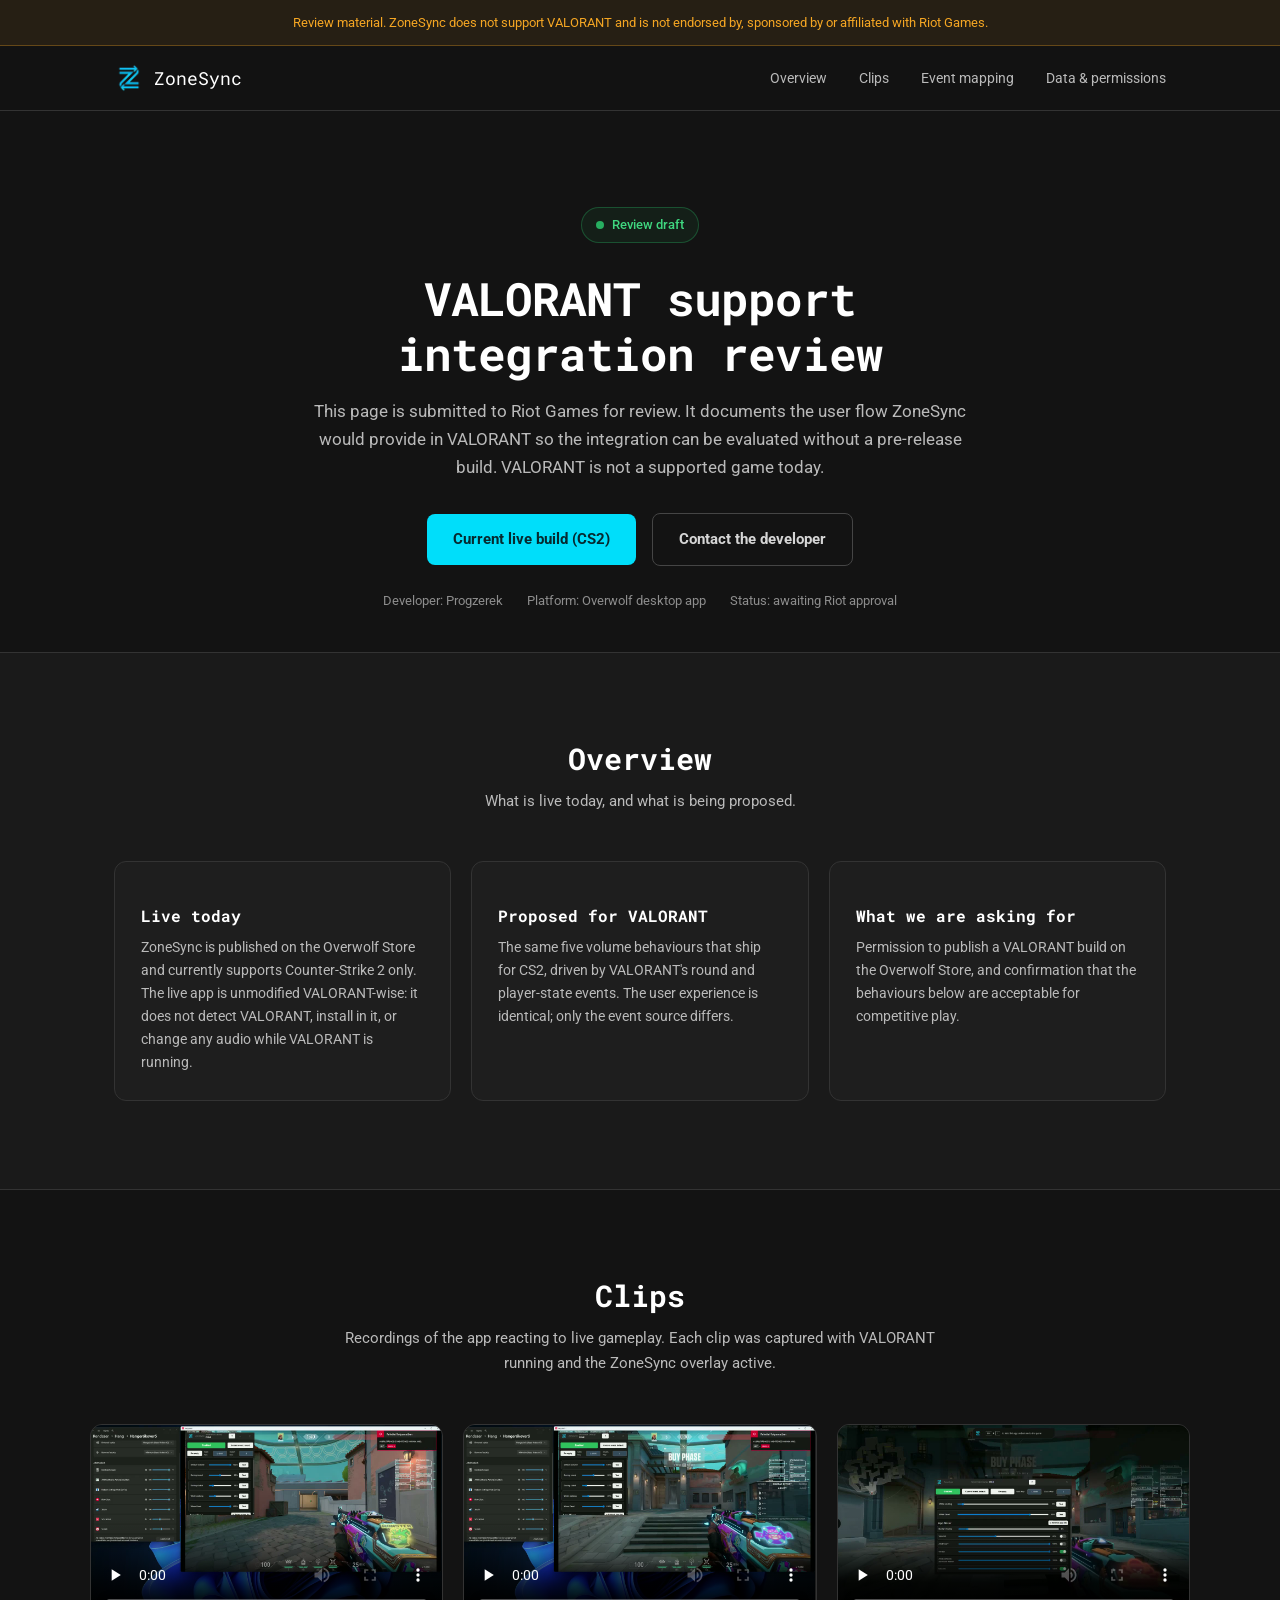
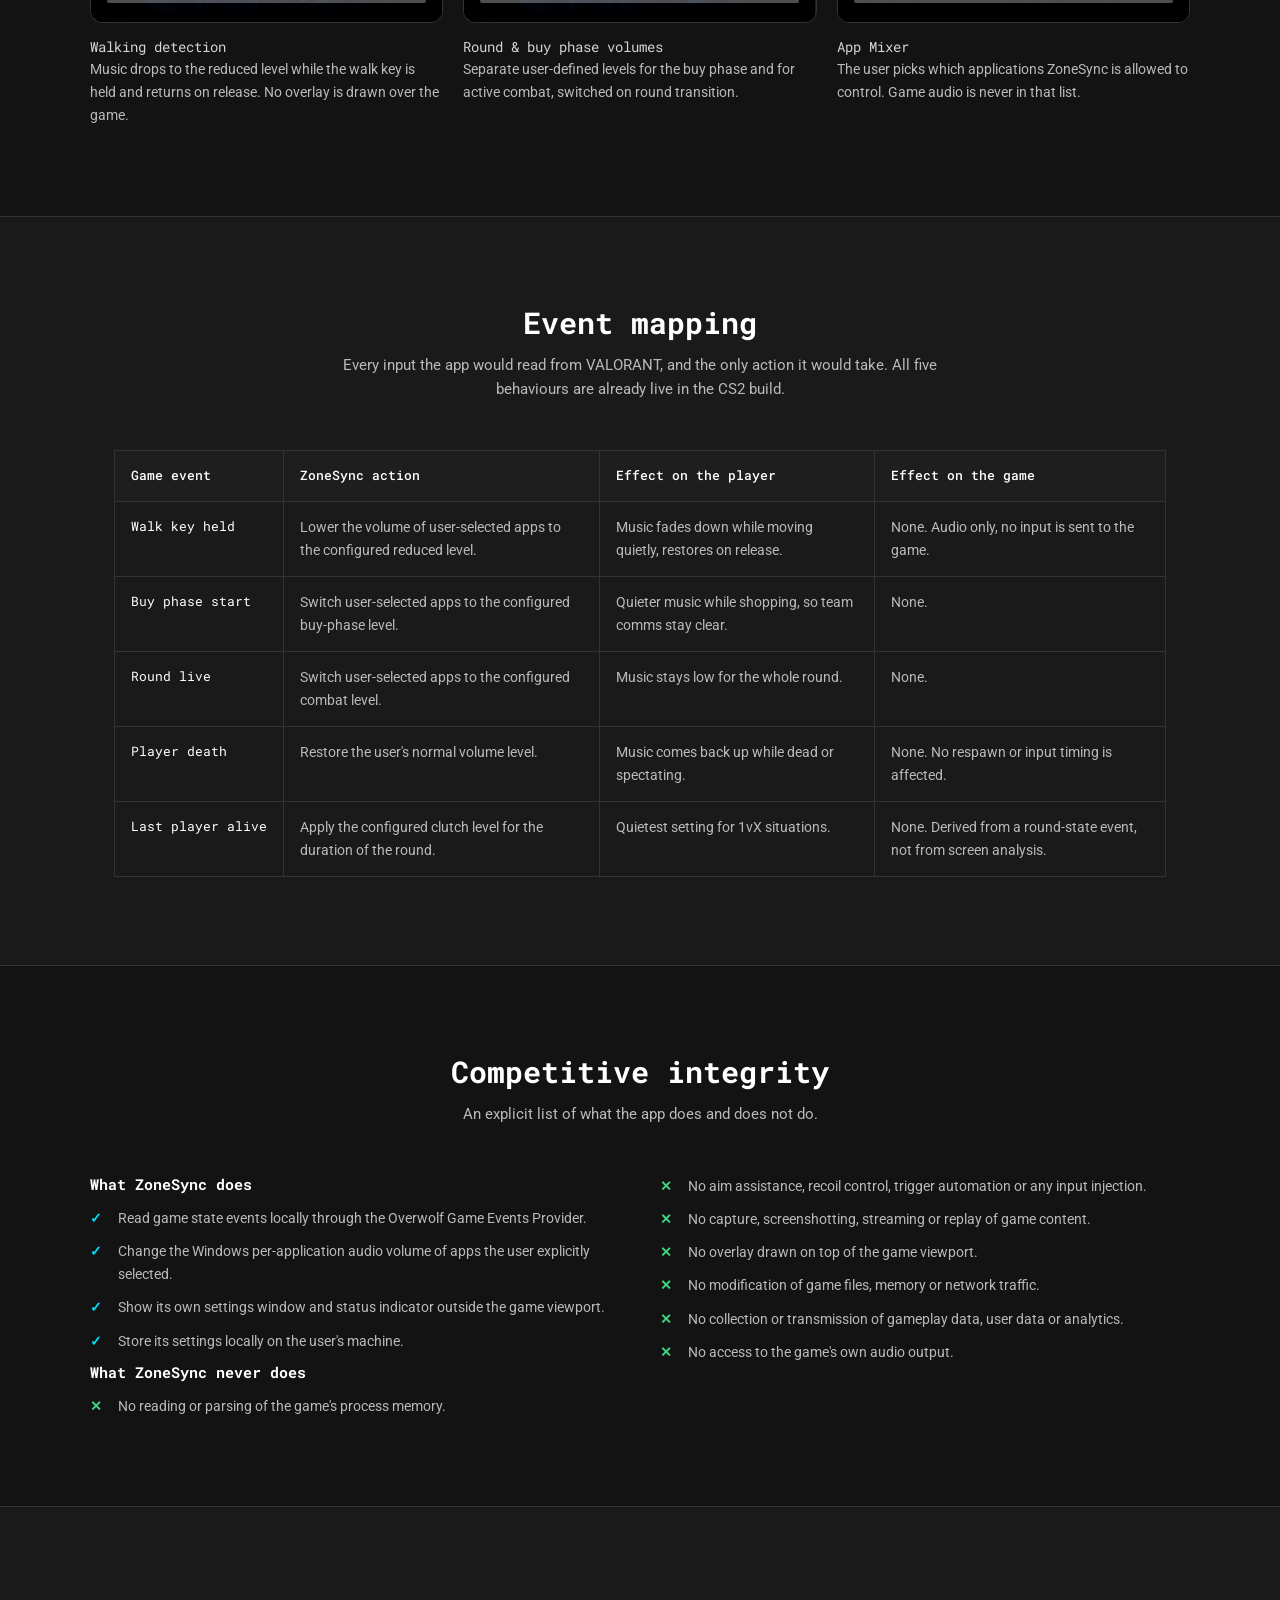
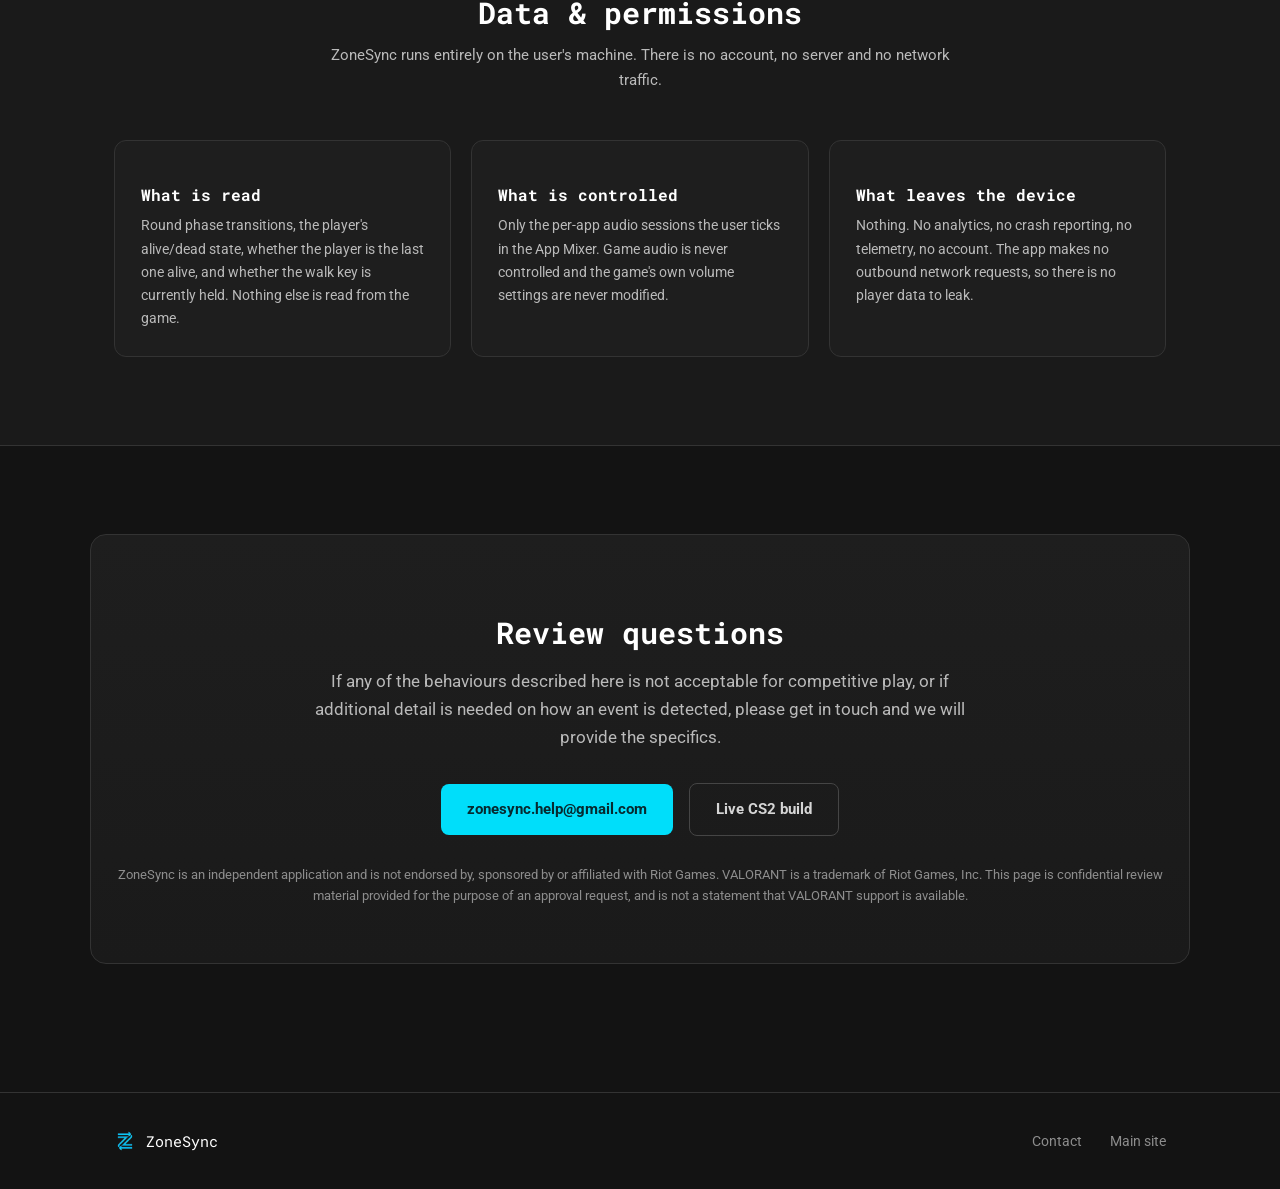
==== valorant-review.html @ 86c03458 "Update and rename valotrant-review.html to valorant-review.html" ====
<!DOCTYPE html>
<html lang="en">
<head>
  <meta charset="UTF-8">
  <meta name="viewport" content="width=device-width, initial-scale=1.0">
  <meta name="robots" content="noindex, nofollow, noarchive, nosnippet">
  <meta name="googlebot" content="noindex, nofollow">
  <title>ZoneSync — VALORANT integration review materials</title>
  <meta name="description" content="Review materials for Riot Games. VALORANT support for ZoneSync is not available; this page documents the intended user flow and event mapping.">
  <link rel="icon" type="image/png" href="assets/zonesync_icon.png">
  <link rel="preconnect" href="https://fonts.googleapis.com">
  <link rel="preconnect" href="https://fonts.gstatic.com" crossorigin>
  <link href="https://fonts.googleapis.com/css2?family=Roboto+Mono:wght@400;500;700&family=Roboto:wght@400;500;700&display=swap" rel="stylesheet">
  <link rel="stylesheet" href="assets/css/style.css">
  <style>
    .notice {
      background: rgba(245, 166, 35, 0.08);
      border-bottom: 1px solid rgba(245, 166, 35, 0.3);
      color: #f5a623;
    }

    .notice-inner {
      padding: 12px 24px;
      font-size: 13px;
      text-align: center;
    }

    .review-meta {
      display: flex;
      justify-content: center;
      gap: 8px 24px;
      flex-wrap: wrap;
      margin-top: 24px;
      color: var(--muted);
      font-size: 13px;
    }

    .video-note {
      color: var(--muted-2);
      font-size: 14px;
    }

    .table-wrap {
      overflow-x: auto;
    }

    .event-table {
      width: 100%;
      min-width: 760px;
      border-collapse: collapse;
      font-size: 14px;
    }

    .event-table th,
    .event-table td {
      padding: 14px 16px;
      border: 1px solid var(--border);
      text-align: left;
      vertical-align: top;
    }

    .event-table th {
      background: var(--surface);
      color: #ffffff;
      font-family: "Roboto Mono", monospace;
      font-size: 13px;
      font-weight: 500;
    }

    .event-table td {
      background: var(--surface-2);
      color: var(--muted-2);
    }

    .event-table td.event {
      color: #ffffff;
      font-family: "Roboto Mono", monospace;
      font-size: 13px;
      white-space: nowrap;
    }

    .col-2 {
      column-count: 2;
      column-gap: 40px;
    }

    .col-2 h3 {
      margin: 0 0 14px;
      font-size: 15px;
      break-after: avoid;
    }

    .do-list,
    .dont-list {
      list-style: none;
    }

    .do-list li,
    .dont-list li {
      position: relative;
      margin-bottom: 10px;
      padding-left: 28px;
      color: var(--muted-2);
      font-size: 14px;
    }

    .do-list li::before,
    .dont-list li::before {
      position: absolute;
      left: 0;
      font-weight: 700;
    }

    .do-list li::before {
      content: "\2713";
      color: var(--accent);
    }

    .dont-list li::before {
      content: "\2715";
      color: #3fd67f;
    }

    .legal {
      margin-top: 28px;
      color: var(--muted);
      font-size: 13px;
      text-align: center;
    }

    @media (max-width: 760px) {
      .col-2 {
        column-count: 1;
      }
    }
  </style>
</head>
<body>

  <div class="notice">
    <div class="container notice-inner">
      Review material. ZoneSync does not support VALORANT and is not endorsed by, sponsored by or affiliated with Riot Games.
    </div>
  </div>

  <nav class="nav">
    <div class="container nav-inner">
      <a class="brand" href="#top">
        <img src="assets/zonesync_icon.png" alt="ZoneSync logo">
        <span>ZoneSync</span>
      </a>
      <div class="nav-links">
        <a href="#overview">Overview</a>
        <a href="#clips">Clips</a>
        <a href="#mapping">Event mapping</a>
        <a href="#privacy">Data &amp; permissions</a>
      </div>
    </div>
  </nav>

  <header class="hero container" id="top">
    <span class="badge"><span class="badge-dot"></span>Review draft</span>
    <h1>VALORANT support<br>integration review</h1>
    <p class="sub">
      This page is submitted to Riot Games for review. It documents the user flow ZoneSync
      would provide in VALORANT so the integration can be evaluated without a pre-release
      build. VALORANT is not a supported game today.
    </p>
    <div class="cta-row">
      <a class="btn btn-primary" href="https://www.overwolf.com/app/progzerek-zonesync" target="_blank" rel="noopener">Current live build (CS2)</a>
      <a class="btn btn-ghost" href="mailto:zonesync.help@gmail.com">Contact the developer</a>
    </div>
    <div class="review-meta">
      <span>Developer: Progzerek</span>
      <span>Platform: Overwolf desktop app</span>
      <span>Status: awaiting Riot approval</span>
    </div>
  </header>

  <section class="section section-alt" id="overview">
    <div class="container">
      <div class="section-head">
        <h2 class="section-title">Overview</h2>
        <p class="section-sub">What is live today, and what is being proposed.</p>
      </div>
      <div class="grid features-grid">
        <article class="card">
          <h3>Live today</h3>
          <p>
            ZoneSync is published on the Overwolf Store and currently supports
            Counter-Strike 2 only. The live app is unmodified VALORANT-wise: it does not
            detect VALORANT, install in it, or change any audio while VALORANT is running.
          </p>
        </article>
        <article class="card">
          <h3>Proposed for VALORANT</h3>
          <p>
            The same five volume behaviours that ship for CS2, driven by VALORANT's
            round and player-state events. The user experience is identical; only the
            event source differs.
          </p>
        </article>
        <article class="card">
          <h3>What we are asking for</h3>
          <p>
            Permission to publish a VALORANT build on the Overwolf Store, and confirmation
            that the behaviours below are acceptable for competitive play.
          </p>
        </article>
      </div>
    </div>
  </section>

  <section class="section container" id="clips">
    <div class="section-head">
      <h2 class="section-title">Clips</h2>
      <p class="section-sub">
        Recordings of the app reacting to live gameplay. Each clip was captured with
        VALORANT running and the ZoneSync overlay active.
      </p>
    </div>
    <div class="grid videos-grid">
      <div class="video-item">
        <video class="video-card" controls preload="none" playsinline poster="assets/videos/posters/walking.jpg" src="assets/videos/walking.mp4"></video>
        <p class="video-label">Walking detection</p>
        <p class="video-note">
          Music drops to the reduced level while the walk key is held and returns on release.
          No overlay is drawn over the game.
        </p>
      </div>
      <div class="video-item">
        <video class="video-card" controls preload="none" playsinline poster="assets/videos/posters/buy-phase.jpg" src="assets/videos/buy-phase.mp4"></video>
        <p class="video-label">Round &amp; buy phase volumes</p>
        <p class="video-note">
          Separate user-defined levels for the buy phase and for active combat, switched
          on round transition.
        </p>
      </div>
      <div class="video-item">
        <video class="video-card" controls preload="none" playsinline poster="assets/videos/posters/app-mixer.jpg" src="assets/videos/app-mixer.mp4"></video>
        <p class="video-label">App Mixer</p>
        <p class="video-note">
          The user picks which applications ZoneSync is allowed to control. Game audio is
          never in that list.
        </p>
      </div>
    </div>
  </section>

  <section class="section section-alt" id="mapping">
    <div class="container">
      <div class="section-head">
        <h2 class="section-title">Event mapping</h2>
        <p class="section-sub">
          Every input the app would read from VALORANT, and the only action it would take.
          All five behaviours are already live in the CS2 build.
        </p>
      </div>
      <div class="table-wrap">
        <table class="event-table">
          <thead>
            <tr>
              <th>Game event</th>
              <th>ZoneSync action</th>
              <th>Effect on the player</th>
              <th>Effect on the game</th>
            </tr>
          </thead>
          <tbody>
            <tr>
              <td class="event">Walk key held</td>
              <td>Lower the volume of user-selected apps to the configured reduced level.</td>
              <td>Music fades down while moving quietly, restores on release.</td>
              <td>None. Audio only, no input is sent to the game.</td>
            </tr>
            <tr>
              <td class="event">Buy phase start</td>
              <td>Switch user-selected apps to the configured buy-phase level.</td>
              <td>Quieter music while shopping, so team comms stay clear.</td>
              <td>None.</td>
            </tr>
            <tr>
              <td class="event">Round live</td>
              <td>Switch user-selected apps to the configured combat level.</td>
              <td>Music stays low for the whole round.</td>
              <td>None.</td>
            </tr>
            <tr>
              <td class="event">Player death</td>
              <td>Restore the user's normal volume level.</td>
              <td>Music comes back up while dead or spectating.</td>
              <td>None. No respawn or input timing is affected.</td>
            </tr>
            <tr>
              <td class="event">Last player alive</td>
              <td>Apply the configured clutch level for the duration of the round.</td>
              <td>Quietest setting for 1vX situations.</td>
              <td>None. Derived from a round-state event, not from screen analysis.</td>
            </tr>
          </tbody>
        </table>
      </div>
    </div>
  </section>

  <section class="section container" id="integrity">
    <div class="section-head">
      <h2 class="section-title">Competitive integrity</h2>
      <p class="section-sub">An explicit list of what the app does and does not do.</p>
    </div>
    <div class="col-2">
      <div>
        <h3>What ZoneSync does</h3>
        <ul class="do-list">
          <li>Read game state events locally through the Overwolf Game Events Provider.</li>
          <li>Change the Windows per-application audio volume of apps the user explicitly selected.</li>
          <li>Show its own settings window and status indicator outside the game viewport.</li>
          <li>Store its settings locally on the user's machine.</li>
        </ul>
      </div>
      <div>
        <h3>What ZoneSync never does</h3>
        <ul class="dont-list">
          <li>No reading or parsing of the game's process memory.</li>
          <li>No aim assistance, recoil control, trigger automation or any input injection.</li>
          <li>No capture, screenshotting, streaming or replay of game content.</li>
          <li>No overlay drawn on top of the game viewport.</li>
          <li>No modification of game files, memory or network traffic.</li>
          <li>No collection or transmission of gameplay data, user data or analytics.</li>
          <li>No access to the game's own audio output.</li>
        </ul>
      </div>
    </div>
  </section>

  <section class="section section-alt" id="privacy">
    <div class="container">
      <div class="section-head">
        <h2 class="section-title">Data &amp; permissions</h2>
        <p class="section-sub">
          ZoneSync runs entirely on the user's machine. There is no account, no server and
          no network traffic.
        </p>
      </div>
      <div class="grid features-grid">
        <article class="card">
          <h3>What is read</h3>
          <p>
            Round phase transitions, the player's alive/dead state, whether the player is
            the last one alive, and whether the walk key is currently held. Nothing else is
            read from the game.
          </p>
        </article>
        <article class="card">
          <h3>What is controlled</h3>
          <p>
            Only the per-app audio sessions the user ticks in the App Mixer. Game audio is
            never controlled and the game's own volume settings are never modified.
          </p>
        </article>
        <article class="card">
          <h3>What leaves the device</h3>
          <p>
            Nothing. No analytics, no crash reporting, no telemetry, no account. The app
            makes no outbound network requests, so there is no player data to leak.
          </p>
        </article>
      </div>
    </div>
  </section>

  <section class="section container" id="contact">
    <div class="download-card">
      <h2 class="download-title">Review questions</h2>
      <p class="sub">
        If any of the behaviours described here is not acceptable for competitive play, or
        if additional detail is needed on how an event is detected, please get in touch and
        we will provide the specifics.
      </p>
      <div class="cta-row">
        <a class="btn btn-primary" href="mailto:zonesync.help@gmail.com">zonesync.help@gmail.com</a>
        <a class="btn btn-ghost" href="https://www.overwolf.com/app/progzerek-zonesync" target="_blank" rel="noopener">Live CS2 build</a>
      </div>
      <p class="legal">
        ZoneSync is an independent application and is not endorsed by, sponsored by or
        affiliated with Riot Games. VALORANT is a trademark of Riot Games, Inc. This page is
        confidential review material provided for the purpose of an approval request, and is
        not a statement that VALORANT support is available.
      </p>
    </div>
  </section>

  <footer class="footer">
    <div class="container footer-inner">
      <div class="brand brand-sm">
        <img src="assets/zonesync_icon.png" alt="">
        <span>ZoneSync</span>
      </div>
      <div class="footer-links">
        <a href="mailto:zonesync.help@gmail.com">Contact</a>
        <a href="index.html">Main site</a>
      </div>
    </div>
  </footer>

</body>
</html>
---- assets/css/style.css ----
:root {
  --bg: #131313;
  --surface: #1e1e1e;
  --surface-2: #1a1a1a;
  --border: #333333;
  --border-light: #454545;
  --text: #d5d5d5;
  --muted: #8d8d8d;
  --muted-2: #bababa;
  --accent: #00defa;
  --accent-dark: #062a30;
  --green: #27ae60;
}

* {
  margin: 0;
  padding: 0;
  box-sizing: border-box;
}

html {
  scroll-behavior: smooth;
  scroll-padding-top: 84px;
}

body {
  background-color: var(--bg);
  color: var(--text);
  font-family: "Roboto", sans-serif;
  font-size: 15px;
  line-height: 1.65;
  -webkit-font-smoothing: antialiased;
}

::selection {
  background: rgba(0, 222, 250, 0.25);
}

::-webkit-scrollbar {
  width: 10px;
}

::-webkit-scrollbar-track {
  background: #222;
}

::-webkit-scrollbar-thumb {
  background: #555;
  border-radius: 5px;
}

::-webkit-scrollbar-thumb:hover {
  background: #666;
}

.container {
  max-width: 1100px;
  margin: 0 auto;
  padding: 0 24px;
}

h1,
h2,
h3 {
  font-family: "Roboto Mono", monospace;
  color: #ffffff;
  line-height: 1.2;
}

img {
  max-width: 100%;
}

a {
  color: var(--accent);
  text-decoration: none;
}

.nav {
  position: sticky;
  top: 0;
  z-index: 100;
  background: rgba(19, 19, 19, 0.85);
  backdrop-filter: blur(10px);
  -webkit-backdrop-filter: blur(10px);
  border-bottom: 1px solid var(--border);
}

.nav-inner {
  display: flex;
  align-items: center;
  justify-content: space-between;
  height: 64px;
}

.brand {
  display: flex;
  align-items: center;
  gap: 10px;
  font-family: "Roboto Mono", monospace;
  font-size: 18px;
  color: #ffffff;
}

.brand img {
  width: 30px;
  height: 30px;
}

.brand-sm span {
  font-size: 15px;
}

.brand-sm img {
  width: 22px;
  height: 22px;
}

.nav-links a {
  margin-left: 28px;
  font-size: 14px;
  color: var(--muted-2);
  transition: color 0.15s;
}

.nav-links a:hover {
  color: var(--accent);
}

.hero {
  padding-top: 96px;
  padding-bottom: 40px;
  text-align: center;
}

.hero h1 {
  margin: 28px 0 16px;
  font-size: clamp(32px, 5vw, 46px);
  letter-spacing: -1px;
}

.badge {
  display: inline-flex;
  align-items: center;
  gap: 8px;
  padding: 6px 14px;
  border-radius: 999px;
  border: 1px solid rgba(39, 174, 96, 0.35);
  background: rgba(39, 174, 96, 0.08);
  color: #3fd67f;
  font-size: 13px;
  font-weight: 500;
}

.badge-dot {
  width: 8px;
  height: 8px;
  border-radius: 50%;
  background-color: var(--green);
  animation: pulse 2s infinite;
}

@keyframes pulse {
  0% {
    box-shadow: 0 0 0 0 rgba(39, 174, 96, 0.5);
  }
  70% {
    box-shadow: 0 0 0 7px rgba(39, 174, 96, 0);
  }
  100% {
    box-shadow: 0 0 0 0 rgba(39, 174, 96, 0);
  }
}

.sub {
  color: var(--muted-2);
  font-size: 17px;
  max-width: 680px;
  margin: 0 auto;
}

.cta-row {
  display: flex;
  justify-content: center;
  align-items: center;
  gap: 16px;
  flex-wrap: wrap;
  margin-top: 32px;
}

.btn {
  display: inline-block;
  padding: 13px 26px;
  border-radius: 8px;
  font-size: 15px;
  font-weight: 700;
  transition: transform 0.15s, filter 0.15s, border-color 0.15s, color 0.15s;
}

.btn-primary {
  background: var(--accent);
  color: var(--accent-dark);
}

.btn-primary:hover {
  filter: brightness(1.12);
  transform: translateY(-1px);
}

.btn-ghost {
  border: 1px solid var(--border-light);
  color: var(--text);
}

.btn-ghost:hover {
  border-color: var(--accent);
  color: var(--accent);
}

.hero-shot {
  margin-top: 56px;
  border: 1px solid var(--border);
  border-radius: 12px;
  overflow: hidden;
  box-shadow: 0 20px 60px rgba(0, 0, 0, 0.5);
}

.hero-shot img {
  display: block;
  width: 100%;
  height: auto;
}

.section {
  padding: 88px 0;
}

.section-alt {
  background: var(--surface-2);
  border-top: 1px solid var(--border);
  border-bottom: 1px solid var(--border);
}

.section-head {
  text-align: center;
  margin-bottom: 48px;
}

.section-title {
  font-size: clamp(24px, 3vw, 30px);
}

.section-sub {
  color: var(--muted-2);
  max-width: 640px;
  margin: 12px auto 0;
}

.grid {
  display: grid;
  gap: 20px;
}

.features-grid {
  grid-template-columns: repeat(3, 1fr);
}

.card {
  background: var(--surface);
  border: 1px solid var(--border);
  border-radius: 12px;
  padding: 26px;
  transition: transform 0.2s, border-color 0.2s;
}

.card:hover {
  transform: translateY(-4px);
  border-color: rgba(0, 222, 250, 0.4);
}

.card-icon {
  width: 48px;
  height: 48px;
  border-radius: 10px;
  display: grid;
  place-items: center;
  background: rgba(0, 222, 250, 0.08);
  color: var(--accent);
}

.card-icon svg {
  width: 24px;
  height: 24px;
}

.card h3 {
  margin: 18px 0 10px;
  font-size: 16px;
}

.card p {
  color: var(--muted-2);
  font-size: 14px;
}

.games-grid {
  display: flex;
  flex-direction: column;
  align-items: center;
  gap: 16px;
}

.game-card {
  max-width: 400px;
  text-align: center;
}

.game-icon {
  margin: 0 auto;
  background: rgba(245, 166, 35, 0.08);
  color: #f5a623;
}

.game-tag {
  display: inline-block;
  margin-top: 16px;
  padding: 4px 12px;
  border-radius: 999px;
  border: 1px solid rgba(39, 174, 96, 0.35);
  background: rgba(39, 174, 96, 0.08);
  color: #3fd67f;
  font-size: 12px;
  font-weight: 500;
}

.games-more {
  color: var(--muted);
  font-size: 14px;
}

.videos-grid {
  grid-template-columns: repeat(3, 1fr);
}

.video-card {
  display: block;
  width: 100%;
  height: auto;
  border-radius: 12px;
  overflow: hidden;
  border: 1px solid var(--border);
  background: var(--surface);
}

.video-label {
  margin-top: 12px;
  font-family: "Roboto Mono", monospace;
  font-size: 14px;
  color: var(--text);
}

.steps {
  list-style: none;
  display: grid;
  grid-template-columns: repeat(4, 1fr);
  gap: 20px;
  counter-reset: step;
}

.step {
  padding-top: 20px;
  border-top: 2px solid var(--border);
  transition: border-color 0.2s;
}

.step:hover {
  border-top-color: var(--accent);
}

.step-num {
  font-family: "Roboto Mono", monospace;
  font-size: 26px;
  color: var(--accent);
}

.step h3 {
  margin: 12px 0 8px;
  font-size: 15px;
}

.step p {
  color: var(--muted-2);
  font-size: 14px;
}

.download-card {
  text-align: center;
  background: linear-gradient(180deg, var(--surface), var(--surface-2));
  border: 1px solid var(--border);
  border-radius: 16px;
  padding: 56px 24px;
}

.download-title {
  font-size: clamp(24px, 3vw, 30px);
  margin: 24px 0 16px;
}

.footer {
  border-top: 1px solid var(--border);
  padding: 36px 0;
  margin-top: 40px;
}

.footer-inner {
  display: flex;
  align-items: center;
  justify-content: space-between;
  flex-wrap: wrap;
  gap: 16px;
}

.footer-links a {
  margin-left: 24px;
  font-size: 14px;
  color: var(--muted);
  transition: color 0.15s;
}

.footer-links a:first-child {
  margin-left: 0;
}

.footer-links a:hover {
  color: var(--accent);
}

@media (max-width: 900px) {
  .features-grid,
  .videos-grid {
    grid-template-columns: repeat(2, 1fr);
  }

  .steps {
    grid-template-columns: repeat(2, 1fr);
    row-gap: 40px;
  }
}

@media (max-width: 600px) {
  .nav-links {
    display: none;
  }

  .features-grid,
  .videos-grid,
  .steps {
    grid-template-columns: 1fr;
  }

  .hero {
    padding-top: 64px;
  }

  .section {
    padding: 64px 0;
  }
}
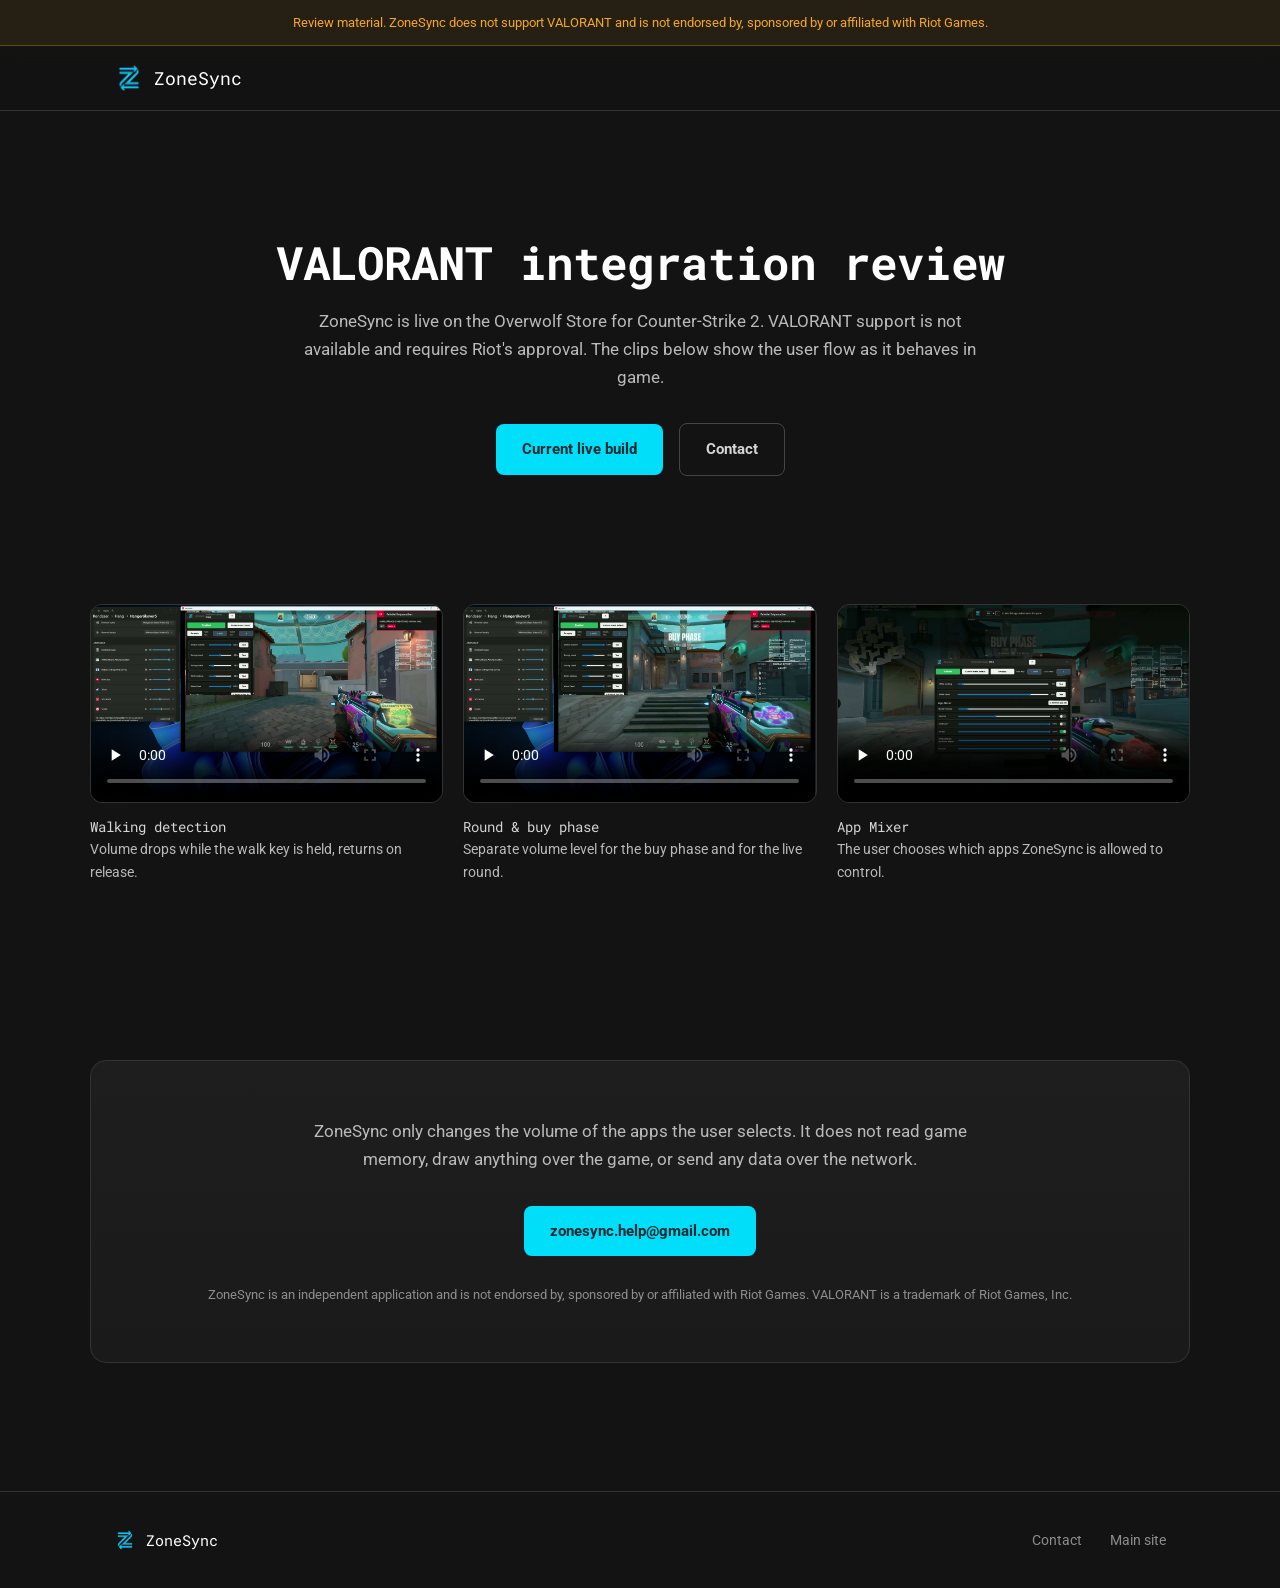
==== commit c6eefb34: "Revise VALORANT integration review content Updated the title and description of the VALORANT integra" ====
--- a/valorant-review.html
+++ b/valorant-review.html
@@ -5,8 +5,7 @@
   <meta name="viewport" content="width=device-width, initial-scale=1.0">
   <meta name="robots" content="noindex, nofollow, noarchive, nosnippet">
   <meta name="googlebot" content="noindex, nofollow">
-  <title>ZoneSync — VALORANT integration review materials</title>
-  <meta name="description" content="Review materials for Riot Games. VALORANT support for ZoneSync is not available; this page documents the intended user flow and event mapping.">
+  <title>ZoneSync — VALORANT integration review</title>
   <link rel="icon" type="image/png" href="assets/zonesync_icon.png">
   <link rel="preconnect" href="https://fonts.googleapis.com">
   <link rel="preconnect" href="https://fonts.gstatic.com" crossorigin>
@@ -17,108 +16,14 @@
       background: rgba(245, 166, 35, 0.08);
       border-bottom: 1px solid rgba(245, 166, 35, 0.3);
       color: #f5a623;
-    }
-
-    .notice-inner {
+      font-size: 13px;
       padding: 12px 24px;
-      font-size: 13px;
       text-align: center;
-    }
-
-    .review-meta {
-      display: flex;
-      justify-content: center;
-      gap: 8px 24px;
-      flex-wrap: wrap;
-      margin-top: 24px;
-      color: var(--muted);
-      font-size: 13px;
     }
 
     .video-note {
       color: var(--muted-2);
       font-size: 14px;
-    }
-
-    .table-wrap {
-      overflow-x: auto;
-    }
-
-    .event-table {
-      width: 100%;
-      min-width: 760px;
-      border-collapse: collapse;
-      font-size: 14px;
-    }
-
-    .event-table th,
-    .event-table td {
-      padding: 14px 16px;
-      border: 1px solid var(--border);
-      text-align: left;
-      vertical-align: top;
-    }
-
-    .event-table th {
-      background: var(--surface);
-      color: #ffffff;
-      font-family: "Roboto Mono", monospace;
-      font-size: 13px;
-      font-weight: 500;
-    }
-
-    .event-table td {
-      background: var(--surface-2);
-      color: var(--muted-2);
-    }
-
-    .event-table td.event {
-      color: #ffffff;
-      font-family: "Roboto Mono", monospace;
-      font-size: 13px;
-      white-space: nowrap;
-    }
-
-    .col-2 {
-      column-count: 2;
-      column-gap: 40px;
-    }
-
-    .col-2 h3 {
-      margin: 0 0 14px;
-      font-size: 15px;
-      break-after: avoid;
-    }
-
-    .do-list,
-    .dont-list {
-      list-style: none;
-    }
-
-    .do-list li,
-    .dont-list li {
-      position: relative;
-      margin-bottom: 10px;
-      padding-left: 28px;
-      color: var(--muted-2);
-      font-size: 14px;
-    }
-
-    .do-list li::before,
-    .dont-list li::before {
-      position: absolute;
-      left: 0;
-      font-weight: 700;
-    }
-
-    .do-list li::before {
-      content: "\2713";
-      color: var(--accent);
-    }
-
-    .dont-list li::before {
-      content: "\2715";
-      color: #3fd67f;
     }
 
     .legal {
@@ -127,20 +32,12 @@
       font-size: 13px;
       text-align: center;
     }
-
-    @media (max-width: 760px) {
-      .col-2 {
-        column-count: 1;
-      }
-    }
   </style>
 </head>
 <body>
 
   <div class="notice">
-    <div class="container notice-inner">
-      Review material. ZoneSync does not support VALORANT and is not endorsed by, sponsored by or affiliated with Riot Games.
-    </div>
+    Review material. ZoneSync does not support VALORANT and is not endorsed by, sponsored by or affiliated with Riot Games.
   </div>
 
   <nav class="nav">
@@ -149,243 +46,54 @@
         <img src="assets/zonesync_icon.png" alt="ZoneSync logo">
         <span>ZoneSync</span>
       </a>
-      <div class="nav-links">
-        <a href="#overview">Overview</a>
-        <a href="#clips">Clips</a>
-        <a href="#mapping">Event mapping</a>
-        <a href="#privacy">Data &amp; permissions</a>
-      </div>
     </div>
   </nav>
 
   <header class="hero container" id="top">
-    <span class="badge"><span class="badge-dot"></span>Review draft</span>
-    <h1>VALORANT support<br>integration review</h1>
+    <h1>VALORANT integration review</h1>
     <p class="sub">
-      This page is submitted to Riot Games for review. It documents the user flow ZoneSync
-      would provide in VALORANT so the integration can be evaluated without a pre-release
-      build. VALORANT is not a supported game today.
+      ZoneSync is live on the Overwolf Store for Counter-Strike 2. VALORANT support is not
+      available and requires Riot's approval. The clips below show the user flow as it
+      behaves in game.
     </p>
     <div class="cta-row">
-      <a class="btn btn-primary" href="https://www.overwolf.com/app/progzerek-zonesync" target="_blank" rel="noopener">Current live build (CS2)</a>
-      <a class="btn btn-ghost" href="mailto:zonesync.help@gmail.com">Contact the developer</a>
-    </div>
-    <div class="review-meta">
-      <span>Developer: Progzerek</span>
-      <span>Platform: Overwolf desktop app</span>
-      <span>Status: awaiting Riot approval</span>
+      <a class="btn btn-primary" href="https://www.overwolf.com/app/progzerek-zonesync" target="_blank" rel="noopener">Current live build</a>
+      <a class="btn btn-ghost" href="mailto:zonesync.help@gmail.com">Contact</a>
     </div>
   </header>
 
-  <section class="section section-alt" id="overview">
-    <div class="container">
-      <div class="section-head">
-        <h2 class="section-title">Overview</h2>
-        <p class="section-sub">What is live today, and what is being proposed.</p>
+  <section class="section container">
+    <div class="grid videos-grid">
+      <div class="video-item">
+        <video class="video-card" controls preload="none" playsinline poster="assets/videos/posters/walking.jpg" src="assets/videos/walking.mp4"></video>
+        <p class="video-label">Walking detection</p>
+        <p class="video-note">Volume drops while the walk key is held, returns on release.</p>
       </div>
-      <div class="grid features-grid">
-        <article class="card">
-          <h3>Live today</h3>
-          <p>
-            ZoneSync is published on the Overwolf Store and currently supports
-            Counter-Strike 2 only. The live app is unmodified VALORANT-wise: it does not
-            detect VALORANT, install in it, or change any audio while VALORANT is running.
-          </p>
-        </article>
-        <article class="card">
-          <h3>Proposed for VALORANT</h3>
-          <p>
-            The same five volume behaviours that ship for CS2, driven by VALORANT's
-            round and player-state events. The user experience is identical; only the
-            event source differs.
-          </p>
-        </article>
-        <article class="card">
-          <h3>What we are asking for</h3>
-          <p>
-            Permission to publish a VALORANT build on the Overwolf Store, and confirmation
-            that the behaviours below are acceptable for competitive play.
-          </p>
-        </article>
+      <div class="video-item">
+        <video class="video-card" controls preload="none" playsinline poster="assets/videos/posters/buy-phase.jpg" src="assets/videos/buy-phase.mp4"></video>
+        <p class="video-label">Round &amp; buy phase</p>
+        <p class="video-note">Separate volume level for the buy phase and for the live round.</p>
+      </div>
+      <div class="video-item">
+        <video class="video-card" controls preload="none" playsinline poster="assets/videos/posters/app-mixer.jpg" src="assets/videos/app-mixer.mp4"></video>
+        <p class="video-label">App Mixer</p>
+        <p class="video-note">The user chooses which apps ZoneSync is allowed to control.</p>
       </div>
     </div>
   </section>
 
-  <section class="section container" id="clips">
-    <div class="section-head">
-      <h2 class="section-title">Clips</h2>
-      <p class="section-sub">
-        Recordings of the app reacting to live gameplay. Each clip was captured with
-        VALORANT running and the ZoneSync overlay active.
-      </p>
-    </div>
-    <div class="grid videos-grid">
-      <div class="video-item">
-        <video class="video-card" controls preload="none" playsinline poster="assets/videos/posters/walking.jpg" src="assets/videos/walking.mp4"></video>
-        <p class="video-label">Walking detection</p>
-        <p class="video-note">
-          Music drops to the reduced level while the walk key is held and returns on release.
-          No overlay is drawn over the game.
-        </p>
-      </div>
-      <div class="video-item">
-        <video class="video-card" controls preload="none" playsinline poster="assets/videos/posters/buy-phase.jpg" src="assets/videos/buy-phase.mp4"></video>
-        <p class="video-label">Round &amp; buy phase volumes</p>
-        <p class="video-note">
-          Separate user-defined levels for the buy phase and for active combat, switched
-          on round transition.
-        </p>
-      </div>
-      <div class="video-item">
-        <video class="video-card" controls preload="none" playsinline poster="assets/videos/posters/app-mixer.jpg" src="assets/videos/app-mixer.mp4"></video>
-        <p class="video-label">App Mixer</p>
-        <p class="video-note">
-          The user picks which applications ZoneSync is allowed to control. Game audio is
-          never in that list.
-        </p>
-      </div>
-    </div>
-  </section>
-
-  <section class="section section-alt" id="mapping">
-    <div class="container">
-      <div class="section-head">
-        <h2 class="section-title">Event mapping</h2>
-        <p class="section-sub">
-          Every input the app would read from VALORANT, and the only action it would take.
-          All five behaviours are already live in the CS2 build.
-        </p>
-      </div>
-      <div class="table-wrap">
-        <table class="event-table">
-          <thead>
-            <tr>
-              <th>Game event</th>
-              <th>ZoneSync action</th>
-              <th>Effect on the player</th>
-              <th>Effect on the game</th>
-            </tr>
-          </thead>
-          <tbody>
-            <tr>
-              <td class="event">Walk key held</td>
-              <td>Lower the volume of user-selected apps to the configured reduced level.</td>
-              <td>Music fades down while moving quietly, restores on release.</td>
-              <td>None. Audio only, no input is sent to the game.</td>
-            </tr>
-            <tr>
-              <td class="event">Buy phase start</td>
-              <td>Switch user-selected apps to the configured buy-phase level.</td>
-              <td>Quieter music while shopping, so team comms stay clear.</td>
-              <td>None.</td>
-            </tr>
-            <tr>
-              <td class="event">Round live</td>
-              <td>Switch user-selected apps to the configured combat level.</td>
-              <td>Music stays low for the whole round.</td>
-              <td>None.</td>
-            </tr>
-            <tr>
-              <td class="event">Player death</td>
-              <td>Restore the user's normal volume level.</td>
-              <td>Music comes back up while dead or spectating.</td>
-              <td>None. No respawn or input timing is affected.</td>
-            </tr>
-            <tr>
-              <td class="event">Last player alive</td>
-              <td>Apply the configured clutch level for the duration of the round.</td>
-              <td>Quietest setting for 1vX situations.</td>
-              <td>None. Derived from a round-state event, not from screen analysis.</td>
-            </tr>
-          </tbody>
-        </table>
-      </div>
-    </div>
-  </section>
-
-  <section class="section container" id="integrity">
-    <div class="section-head">
-      <h2 class="section-title">Competitive integrity</h2>
-      <p class="section-sub">An explicit list of what the app does and does not do.</p>
-    </div>
-    <div class="col-2">
-      <div>
-        <h3>What ZoneSync does</h3>
-        <ul class="do-list">
-          <li>Read game state events locally through the Overwolf Game Events Provider.</li>
-          <li>Change the Windows per-application audio volume of apps the user explicitly selected.</li>
-          <li>Show its own settings window and status indicator outside the game viewport.</li>
-          <li>Store its settings locally on the user's machine.</li>
-        </ul>
-      </div>
-      <div>
-        <h3>What ZoneSync never does</h3>
-        <ul class="dont-list">
-          <li>No reading or parsing of the game's process memory.</li>
-          <li>No aim assistance, recoil control, trigger automation or any input injection.</li>
-          <li>No capture, screenshotting, streaming or replay of game content.</li>
-          <li>No overlay drawn on top of the game viewport.</li>
-          <li>No modification of game files, memory or network traffic.</li>
-          <li>No collection or transmission of gameplay data, user data or analytics.</li>
-          <li>No access to the game's own audio output.</li>
-        </ul>
-      </div>
-    </div>
-  </section>
-
-  <section class="section section-alt" id="privacy">
-    <div class="container">
-      <div class="section-head">
-        <h2 class="section-title">Data &amp; permissions</h2>
-        <p class="section-sub">
-          ZoneSync runs entirely on the user's machine. There is no account, no server and
-          no network traffic.
-        </p>
-      </div>
-      <div class="grid features-grid">
-        <article class="card">
-          <h3>What is read</h3>
-          <p>
-            Round phase transitions, the player's alive/dead state, whether the player is
-            the last one alive, and whether the walk key is currently held. Nothing else is
-            read from the game.
-          </p>
-        </article>
-        <article class="card">
-          <h3>What is controlled</h3>
-          <p>
-            Only the per-app audio sessions the user ticks in the App Mixer. Game audio is
-            never controlled and the game's own volume settings are never modified.
-          </p>
-        </article>
-        <article class="card">
-          <h3>What leaves the device</h3>
-          <p>
-            Nothing. No analytics, no crash reporting, no telemetry, no account. The app
-            makes no outbound network requests, so there is no player data to leak.
-          </p>
-        </article>
-      </div>
-    </div>
-  </section>
-
-  <section class="section container" id="contact">
+  <section class="section container">
     <div class="download-card">
-      <h2 class="download-title">Review questions</h2>
       <p class="sub">
-        If any of the behaviours described here is not acceptable for competitive play, or
-        if additional detail is needed on how an event is detected, please get in touch and
-        we will provide the specifics.
+        ZoneSync only changes the volume of the apps the user selects. It does not read
+        game memory, draw anything over the game, or send any data over the network.
       </p>
       <div class="cta-row">
         <a class="btn btn-primary" href="mailto:zonesync.help@gmail.com">zonesync.help@gmail.com</a>
-        <a class="btn btn-ghost" href="https://www.overwolf.com/app/progzerek-zonesync" target="_blank" rel="noopener">Live CS2 build</a>
       </div>
       <p class="legal">
         ZoneSync is an independent application and is not endorsed by, sponsored by or
-        affiliated with Riot Games. VALORANT is a trademark of Riot Games, Inc. This page is
-        confidential review material provided for the purpose of an approval request, and is
-        not a statement that VALORANT support is available.
+        affiliated with Riot Games. VALORANT is a trademark of Riot Games, Inc.
       </p>
     </div>
   </section>
